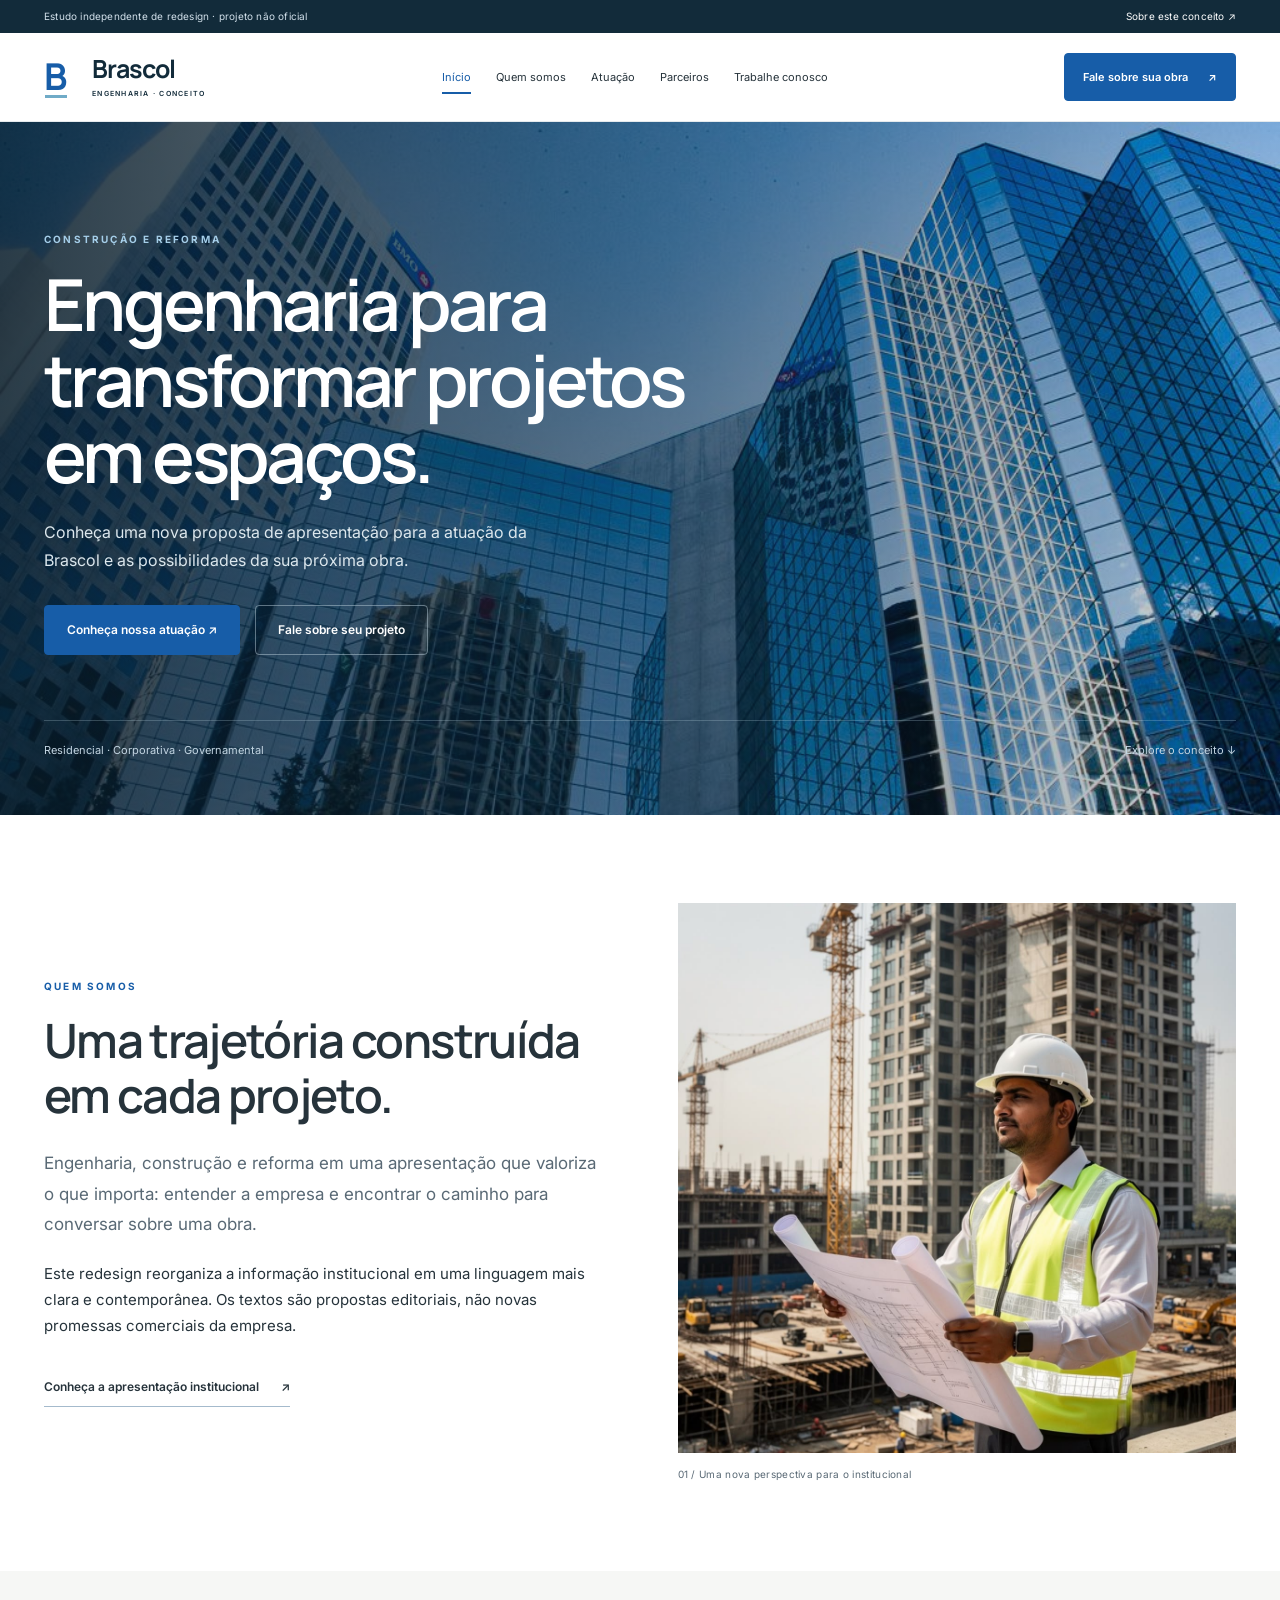
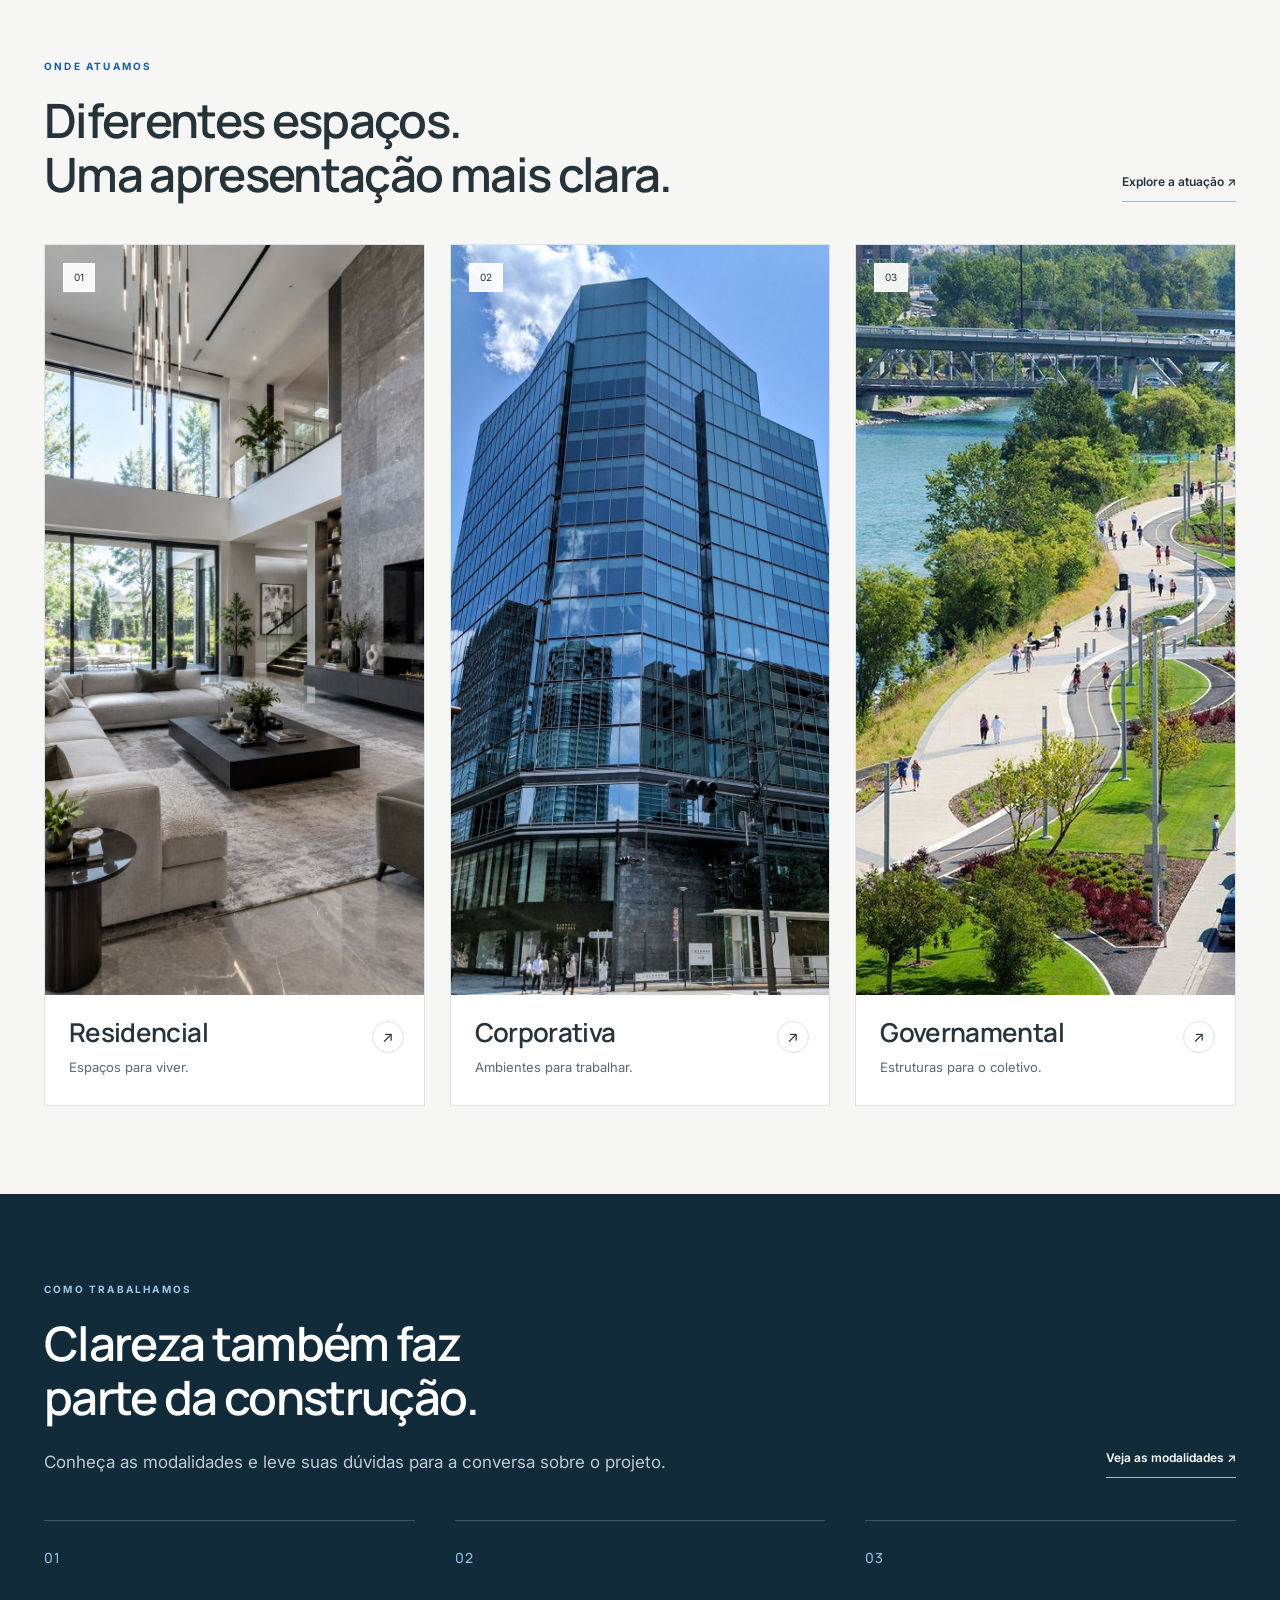
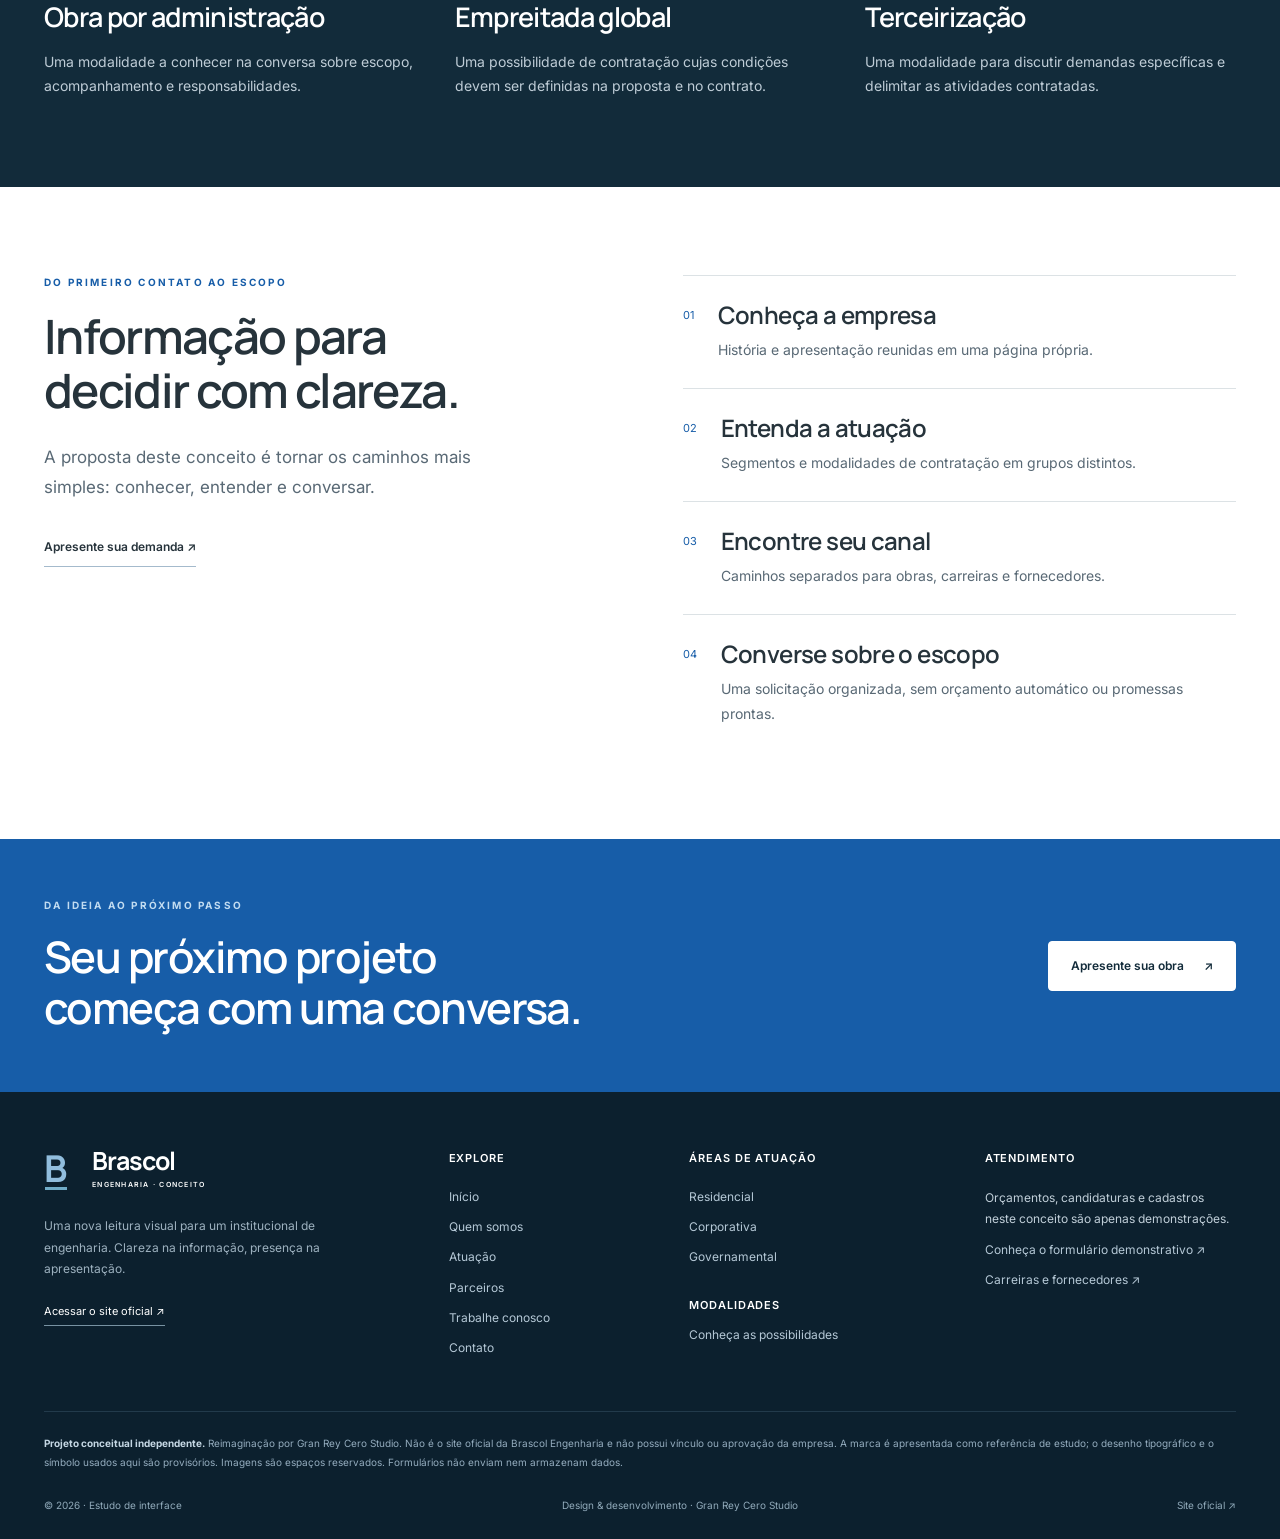
==== index.html @ 58320bd4 "Add files via upload" ====
<!doctype html>
<html lang="pt-BR"><head><meta charset="utf-8"><meta name="viewport" content="width=device-width,initial-scale=1"><meta name="theme-color" content="#122B3A"><meta name="robots" content="noindex,nofollow"><meta name="description" content="Reimaginação independente da interface institucional da Brascol Engenharia."><title>Início — Brascol | Redesign conceitual</title><link rel="icon" href="src/favicon.svg" type="image/svg+xml"><link rel="preconnect" href="https://fonts.googleapis.com"><link rel="preconnect" href="https://fonts.gstatic.com" crossorigin><link href="https://fonts.googleapis.com/css2?family=Inter:wght@400;500;600;700&family=Manrope:wght@400;500;600;700;800&display=swap" rel="stylesheet"><link rel="stylesheet" href="style.css"><script src="script.js" defer></script></head><body><a class="skip-link" href="#conteudo">Pular para o conteúdo</a><div class="concept-bar"><div class="container"><span>Estudo independente de redesign · projeto não oficial</span><a href="#nota-conceitual">Sobre este conceito <span aria-hidden="true">↗</span></a></div></div><header class="site-header"><div class="container nav-row"><a class="brand" href="index.html" aria-label="Brascol — conceito, início"><span class="brand-sign" aria-hidden="true">B<span></span></span><span class="brand-text">Brascol<small>ENGENHARIA · CONCEITO</small></span></a><button class="menu-toggle" type="button" aria-expanded="false" aria-controls="navigation" aria-label="Abrir menu"><span></span><span></span><span></span></button><nav id="navigation" aria-label="Principal"><a href="index.html" aria-current="page">Início</a><a href="quem-somos.html">Quem somos</a><a href="atuacao.html">Atuação</a><a href="parceiros.html">Parceiros</a><a href="trabalhe-conosco.html">Trabalhe conosco</a><a class="mobile-contact" href="contato.html">Fale sobre sua obra ↗</a></nav><a class="button nav-cta" href="contato.html" >Fale sobre sua obra <span aria-hidden="true">↗</span></a></div></header><main id="conteudo"><section class="hero"><picture><img src="src/banner-bras.jpg" width="1920" height="1000" alt="Espaço reservado para fotografia de arquitetura" fetchpriority="high"></picture><div class="hero-shade"></div><div class="container hero-content"><p class="eyebrow" data-reveal>CONSTRUÇÃO E REFORMA</p><h1 data-reveal>Engenharia para<br>transformar projetos<br>em espaços.</h1><p class="hero-lead" data-reveal>Conheça uma nova proposta de apresentação para a atuação da Brascol e as possibilidades da sua próxima obra.</p><div class="hero-actions" data-reveal><a class="button" href="atuacao.html">Conheça nossa atuação ↗</a><a class="button button-outline" href="contato.html">Fale sobre seu projeto</a></div><div class="hero-bottom"><span>Residencial · Corporativa · Governamental</span><a href="#apresentacao">Explore o conceito ↓</a></div></div></section>
<section class="section container intro-grid" id="apresentacao"><div data-reveal><p class="eyebrow">QUEM SOMOS</p><h2>Uma trajetória construída<br>em cada projeto.</h2><p class="lead">Engenharia, construção e reforma em uma apresentação que valoriza o que importa: entender a empresa e encontrar o caminho para conversar sobre uma obra.</p><p>Este redesign reorganiza a informação institucional em uma linguagem mais clara e contemporânea. Os textos são propostas editoriais, não novas promessas comerciais da empresa.</p><a class="text-link" href="quem-somos.html">Conheça a apresentação institucional <span>↗</span></a></div><figure class="intro-photo" data-reveal><img src="src/eng1.jpg" width="1100" height="950" alt="Espaço reservado para fotografia institucional" loading="lazy"><figcaption>01 / Uma nova perspectiva para o institucional</figcaption></figure></section>
<section class="section section-soft"><div class="container"><div class="section-head"><div class="section-title" data-reveal><p class="eyebrow">ONDE ATUAMOS</p><h2>Diferentes espaços.<br>Uma apresentação mais clara.</h2></div><a class="text-link" href="atuacao.html">Explore a atuação ↗</a></div><div class="sector-grid" data-stagger><article class="sector-card" data-reveal><a href="atuacao.html#residencial"><div class="card-photo"><img src="src/lux-house.jpg" width="1000" height="750" alt="Espaço reservado para imagem de atuação residencial" loading="lazy"><span>01</span></div><div class="sector-copy"><h3>Residencial</h3><p>Espaços para viver.</p><span class="round-arrow" aria-hidden="true">↗</span></div></a></article><article class="sector-card" data-reveal><a href="atuacao.html#corporativo"><div class="card-photo"><img src="src/corp.jpg" width="1000" height="750" alt="Espaço reservado para imagem de atuação corporativa" loading="lazy"><span>02</span></div><div class="sector-copy"><h3>Corporativa</h3><p>Ambientes para trabalhar.</p><span class="round-arrow" aria-hidden="true">↗</span></div></a></article><article class="sector-card" data-reveal><a href="atuacao.html#governamental"><div class="card-photo"><img src="src/gorver.jpg" width="1000" height="750" alt="Espaço reservado para imagem de atuação governamental" loading="lazy"><span>03</span></div><div class="sector-copy"><h3>Governamental</h3><p>Estruturas para o coletivo.</p><span class="round-arrow" aria-hidden="true">↗</span></div></a></article></div></div></section><section class="section section-dark"><div class="container"><div class="section-head"><div class="section-title" data-reveal><p class="eyebrow">COMO TRABALHAMOS</p><h2>Clareza também faz<br>parte da construção.</h2><p class="lead">Conheça as modalidades e leve suas dúvidas para a conversa sobre o projeto.</p></div><a class="text-link" href="atuacao.html#modalidades">Veja as modalidades ↗</a></div><div class="mode-grid" data-stagger><article class="mode" data-reveal><span class="number">01</span><h3>Obra por administração</h3><p>Uma modalidade a conhecer na conversa sobre escopo, acompanhamento e responsabilidades.</p></article><article class="mode" data-reveal><span class="number">02</span><h3>Empreitada global</h3><p>Uma possibilidade de contratação cujas condições devem ser definidas na proposta e no contrato.</p></article><article class="mode" data-reveal><span class="number">03</span><h3>Terceirização</h3><p>Uma modalidade para discutir demandas específicas e delimitar as atividades contratadas.</p></article></div></div></section><section class="section container"><div class="difference-grid"><div data-reveal><p class="eyebrow">DO PRIMEIRO CONTATO AO ESCOPO</p><h2>Informação para<br>decidir com clareza.</h2><p class="lead">A proposta deste conceito é tornar os caminhos mais simples: conhecer, entender e conversar.</p><a class="text-link" href="contato.html">Apresente sua demanda ↗</a></div><div class="difference-list" data-stagger><article data-reveal><span>01</span><div><h3>Conheça a empresa</h3><p>História e apresentação reunidas em uma página própria.</p></div></article><article data-reveal><span>02</span><div><h3>Entenda a atuação</h3><p>Segmentos e modalidades de contratação em grupos distintos.</p></div></article><article data-reveal><span>03</span><div><h3>Encontre seu canal</h3><p>Caminhos separados para obras, carreiras e fornecedores.</p></div></article><article data-reveal><span>04</span><div><h3>Converse sobre o escopo</h3><p>Uma solicitação organizada, sem orçamento automático ou promessas prontas.</p></div></article></div></div></section></main><section class="closing"><div class="container closing-inner"><div data-reveal><p class="eyebrow">DA IDEIA AO PRÓXIMO PASSO</p><h2>Seu próximo projeto<br>começa com uma conversa.</h2></div><a class="button button-light" href="contato.html">Apresente sua obra <span aria-hidden="true">↗</span></a></div></section><footer><div class="container footer-grid"><div class="footer-brand"><a href="index.html" class="brand"><span class="brand-sign" aria-hidden="true">B<span></span></span><span class="brand-text">Brascol<small>ENGENHARIA · CONCEITO</small></span></a><p>Uma nova leitura visual para um institucional de engenharia. Clareza na informação, presença na apresentação.</p><a class="source-link" href="https://www.brascolengenharia.com.br/" target="_blank" rel="noopener noreferrer">Acessar o site oficial ↗</a></div><div><h3>Explore</h3><a href="index.html">Início</a><a href="quem-somos.html">Quem somos</a><a href="atuacao.html">Atuação</a><a href="parceiros.html">Parceiros</a><a href="trabalhe-conosco.html">Trabalhe conosco</a><a href="contato.html">Contato</a></div><div><h3>Áreas de atuação</h3><a href="atuacao.html#residencial">Residencial</a><a href="atuacao.html#corporativo">Corporativa</a><a href="atuacao.html#governamental">Governamental</a><h3 class="footer-second-title">Modalidades</h3><a href="atuacao.html#modalidades">Conheça as possibilidades</a></div><div><h3>Atendimento</h3><p>Orçamentos, candidaturas e cadastros neste conceito são apenas demonstrações.</p><a href="contato.html">Conheça o formulário demonstrativo ↗</a><a href="trabalhe-conosco.html">Carreiras e fornecedores ↗</a></div></div><div class="container concept-note" id="nota-conceitual"><strong>Projeto conceitual independente.</strong> Reimaginação por Gran Rey Cero Studio. Não é o site oficial da Brascol Engenharia e não possui vínculo ou aprovação da empresa. A marca é apresentada como referência de estudo; o desenho tipográfico e o símbolo usados aqui são provisórios. Imagens são espaços reservados. Formulários não enviam nem armazenam dados.</div><div class="container footer-bottom"><span>© 2026 · Estudo de interface</span><span>Design & desenvolvimento · Gran Rey Cero Studio</span><a href="https://www.brascolengenharia.com.br/" target="_blank" rel="noopener noreferrer">Site oficial ↗</a></div></footer><dialog id="demo-dialog" aria-labelledby="dialog-title"><div class="dialog-inner"><button class="dialog-close" type="button" aria-label="Fechar aviso">×</button><p class="eyebrow">DEMONSTRAÇÃO</p><h2 id="dialog-title">Nenhum dado foi enviado.</h2><p>Este formulário faz parte de um estudo independente de interface. Não há cadastro, solicitação de orçamento nem encaminhamento à Brascol.</p><a class="button" href="https://www.brascolengenharia.com.br/" target="_blank" rel="noopener noreferrer">Consultar o site oficial ↗</a><button class="text-button dialog-dismiss" type="button">Voltar ao conceito</button></div></dialog></body></html>
---- style.css ----
/* BRASCOL — REIMAGINAÇÃO CONCEITUAL / GRAN REY CERO STUDIO */
:root{--navy:#122b3a;--blue:#175da8;--blue-hover:#0e4783;--sky:#dce8ef;--paper:#f6f7f5;--ink:#26333b;--muted:#596975;--line:#dce2e5;--white:#fff;--radius:4px;--ease:cubic-bezier(.2,.7,.2,1)}
*{box-sizing:border-box}html{scroll-behavior:smooth;scroll-padding-top:110px}body{margin:0;font:15px/1.7 Inter,Arial,sans-serif;color:var(--ink);background:var(--white)}h1,h2,h3,p,figure{margin:0}h1,h2,h3{font-family:Manrope,Arial,sans-serif;font-weight:600;line-height:1.15;letter-spacing:-.035em}h1{font-size:clamp(43px,5.6vw,82px)}h2{font-size:clamp(31px,3.7vw,49px)}h3{font-size:23px;letter-spacing:-.025em}p{line-height:1.75}a{color:inherit;text-decoration:none}button,input,textarea,select{font:inherit}button{cursor:pointer}img{display:block;width:100%;max-width:100%;object-fit:cover}button,a,input,textarea,select{ -webkit-tap-highlight-color:transparent}.container{width:min(1280px,calc(100% - 88px));margin-inline:auto}.section{padding-block:88px}.section-soft{background:var(--paper)}.section-dark{background:var(--navy);color:var(--white)}.eyebrow{font-size:10px;line-height:1.5;letter-spacing:.22em;font-weight:700;color:var(--blue);margin-bottom:19px;text-transform:uppercase}.section-dark .eyebrow{color:#9fc7e9}.lead{font-size:17px;color:var(--muted);line-height:1.8}.section-title{max-width:780px}.section-title>.lead{margin-top:23px;max-width:660px}.section-dark .lead{color:#bdcbd5}.section-head{display:flex;align-items:flex-end;justify-content:space-between;gap:35px;margin-bottom:42px}.button{display:inline-flex;align-items:center;justify-content:center;gap:20px;padding:15px 22px;background:var(--blue);border:1px solid var(--blue);border-radius:var(--radius);color:#fff;font-size:12px;line-height:1.5;font-weight:600;min-height:48px;transition:background .25s,transform .25s,border-color .25s}.button:hover{background:var(--blue-hover);border-color:var(--blue-hover);transform:translateY(-2px)}.button-light{background:white;color:var(--navy);border-color:white}.button-light:hover{background:var(--sky);border-color:var(--sky)}.button-outline{background:transparent;border-color:#b6c9d680;color:white}.button-outline:hover{background:#ffffff18;border-color:white}.text-link{display:inline-flex;gap:22px;font-size:12px;font-weight:600;align-items:center;padding:10px 0;border-bottom:1px solid #a4bacc;line-height:1.6}.text-link:hover{color:var(--blue)}.section-dark .text-link:hover{color:#b7dbf8}.small-note{font-size:12px;color:var(--muted)}.number{font:500 14px Manrope,sans-serif;letter-spacing:.08em;color:var(--blue)}.skip-link{position:fixed;left:12px;top:10px;z-index:1000;padding:12px;background:white;transform:translateY(-170%)}.skip-link:focus{transform:none}:focus-visible{outline:3px solid #3087d5;outline-offset:4px}[hidden]{display:none!important}
/* Shared navigation */
.concept-bar{background:var(--navy);color:#d3e1eb;font-size:10px;letter-spacing:.02em}.concept-bar>.container{display:flex;align-items:center;justify-content:space-between;gap:15px;padding-block:8px}.concept-bar a{color:#fff}.site-header{position:sticky;top:0;z-index:100;background:#fffffff5;border-bottom:1px solid #e5eaed;backdrop-filter:blur(12px);transition:box-shadow .25s}.site-header.is-scrolled{box-shadow:0 5px 20px #122b3a0c}.nav-row{min-height:88px;display:flex;align-items:center;justify-content:space-between;gap:28px}.brand{display:inline-flex;align-items:center;gap:11px;flex-shrink:0}.brand-sign{position:relative;font:700 37px/1 Manrope,sans-serif;color:var(--blue);width:37px}.brand-sign>span{position:absolute;width:22px;height:3px;background:#70abc7;left:1px;bottom:-3px}.brand-text{font:700 25px/1.15 Manrope,sans-serif;letter-spacing:-.04em;color:var(--navy)}.brand-text small{display:block;font:600 7px/1.4 Inter,sans-serif;letter-spacing:.18em;margin-top:5px}.site-header nav{display:flex;align-items:center;gap:25px}.site-header nav>a{position:relative;font-size:11px;white-space:nowrap;padding-block:12px}.site-header nav>a:not(.mobile-contact)::after{content:'';position:absolute;bottom:4px;left:0;right:0;height:2px;background:var(--blue);transform:scaleX(0);transform-origin:left;transition:transform .25s}.site-header nav>a:hover::after,.site-header nav>a[aria-current]::after{transform:scaleX(1)}.site-header nav>a[aria-current]{color:var(--blue)}.nav-cta{font-size:11px;padding-inline:18px}.mobile-contact{display:none}.menu-toggle{display:none}
/* Home hero */
.hero{position:relative;isolation:isolate;overflow:hidden;background:var(--navy);color:white;min-height:660px;min-height:clamp(620px,77svh,880px)}.hero>picture{position:absolute;inset:0;z-index:0}.hero>picture img{height:100%;object-position:center}.hero-shade{position:absolute;inset:0;z-index:1;background:linear-gradient(90deg,#071c2adb,#0b24358a 53%,#0c263129)}.hero-content{position:relative;z-index:2;min-height:inherit;padding-block:85px 30px;display:flex;align-items:flex-start;flex-direction:column;justify-content:center}.hero .eyebrow{color:#a5cee9}.hero h1{max-width:900px;letter-spacing:-.05em;line-height:1.06}.hero-lead{font-size:16px;line-height:1.7;max-width:520px;color:#dce7ed;margin-top:25px}.hero-actions{display:flex;gap:15px;flex-wrap:wrap;margin-top:31px}.hero-bottom{width:100%;margin-top:65px;display:flex;justify-content:space-between;gap:20px;border-top:1px solid #bcd5e340;padding-top:20px;font-size:11px;color:#c3d5e2}
/* Institution */
.intro-grid{display:grid;grid-template-columns:minmax(0,1fr) minmax(0,1fr);gap:75px;align-items:center}.intro-grid h2{margin-bottom:26px}.intro-grid p:not(.eyebrow){margin-bottom:21px}.intro-grid .text-link{margin-top:6px}.intro-photo img{aspect-ratio:1.12;max-height:550px}.intro-photo figcaption{font-size:10px;color:var(--muted);margin-top:13px;letter-spacing:.03em}.sector-grid{display:grid;grid-template-columns:repeat(3,minmax(0,1fr));gap:25px}.sector-card{background:white;border:1px solid var(--line)}.card-photo{position:relative;overflow:hidden}.card-photo img{aspect-ratio:1.36;transition:transform .6s var(--ease)}.sector-card:hover img{transform:scale(1.035)}.card-photo>span{position:absolute;left:18px;top:18px;background:#ffffffeb;border:1px solid #ffffff90;padding:5px 10px;font-size:10px}.sector-copy{padding:23px 60px 26px 24px;position:relative}.sector-copy h3{font-size:26px;margin-bottom:8px}.sector-copy p{font-size:13px;color:var(--muted)}.round-arrow{width:32px;height:32px;display:grid;place-items:center;border:1px solid var(--line);border-radius:50%;position:absolute;right:20px;top:26px;transition:background .25s}.sector-card:hover .round-arrow{background:var(--sky)}.mode-grid{display:grid;grid-template-columns:repeat(3,minmax(0,1fr));gap:40px;margin-top:42px}.mode{border-top:1px solid #7e9aad66;padding-top:24px}.mode .number{color:#8bc0e8}.mode h3{margin:30px 0 18px;font-size:27px}.mode p{font-size:14px;color:#beccd6}.difference-grid{display:grid;grid-template-columns:minmax(0,1fr) minmax(0,1fr);gap:85px;align-items:start}.difference-grid .lead{max-width:440px;margin:24px 0}.difference-list article{display:flex;gap:24px;border-top:1px solid var(--line);padding:25px 0}.difference-list article>span{font-size:11px;color:var(--blue);margin-top:5px}.difference-list h3{font-size:24px;margin-bottom:10px}.difference-list p{font-size:14px;color:var(--muted)}
/* Internal pages */
.inner-hero{position:relative;background:var(--navy);color:white;isolation:isolate;overflow:hidden;min-height:340px}.inner-hero>img{position:absolute;inset:0;height:100%;object-position:center}.inner-shade{position:absolute;inset:0;background:linear-gradient(90deg,#0b2332df,#0b23325e);z-index:1}.inner-hero>.container{position:relative;z-index:2;padding-block:60px}.inner-hero .eyebrow{color:#a9cde7}.inner-hero h1{font-size:clamp(39px,4.7vw,65px);margin-bottom:22px;line-height:1.08}.inner-hero p:not(.eyebrow){max-width:580px;color:#d7e4ed;font-size:14px}.principle-grid{display:grid;grid-template-columns:repeat(4,minmax(0,1fr));gap:22px;margin-top:42px}.plain-card{background:white;padding:28px 24px;border:1px solid var(--line)}.plain-card h3{margin:25px 0 17px;font-size:24px}.plain-card p{color:var(--muted);font-size:13px}.career-promo{display:grid;grid-template-columns:minmax(0,1fr) minmax(0,1fr);gap:75px;align-items:center}.career-photo img{aspect-ratio:1.4}.career-promo .lead{margin:24px 0 28px}.sector-detail{display:grid;grid-template-columns:minmax(0,1fr) minmax(0,1fr);gap:70px;align-items:center;padding-block:55px;border-bottom:1px solid var(--line);scroll-margin-top:110px}.sector-detail:nth-of-type(even)>.detail-photo{order:2}.detail-photo img{aspect-ratio:1.4}.sector-detail h2{margin:18px 0}.sector-detail h3{font-size:23px;margin-bottom:18px}.sector-detail p{color:var(--muted);margin-bottom:18px}.sector-detail .small-note{font-size:11px}.dark-note{font-size:12px;color:#b2c3ce;border-top:1px solid #a4bdce40;padding-top:25px;margin-top:40px}.faq-layout{display:grid;grid-template-columns:1fr 1.1fr;gap:80px}.faq-layout .lead{margin-top:24px;max-width:400px}details{border-bottom:1px solid var(--line);padding:21px 0}summary{cursor:pointer;font-weight:500;list-style:none;display:flex;justify-content:space-between;gap:25px;font-size:15px}summary::-webkit-details-marker{display:none}summary span{font-size:21px;color:var(--blue);transition:transform .2s}details[open] summary span{transform:rotate(45deg)}details p{margin-top:16px;color:var(--muted);font-size:14px}.section-side-note{font-size:12px;max-width:320px;color:var(--muted)}.partner-grid{display:grid;grid-template-columns:repeat(5,minmax(0,1fr));gap:16px}.partner-placeholder{background:var(--paper);border:1px solid var(--line);min-height:165px;display:flex;flex-direction:column;align-items:center;justify-content:center;padding:20px;color:#71838f}.partner-line{height:3px;width:35px;background:#a7bdcb;margin-bottom:18px}.partner-placeholder strong{font:600 18px Manrope,sans-serif;letter-spacing:.1em}.partner-placeholder small{font-size:10px;margin-top:9px}.partner-note{margin-top:25px;max-width:800px}.split-text{display:grid;grid-template-columns:1fr 1fr;gap:80px;align-items:center}.split-text .button{margin-top:25px}
/* Forms: no backend, no storage */
.form-layout{display:grid;grid-template-columns:minmax(0,.85fr) minmax(0,1.3fr);gap:85px;align-items:start}.form-layout aside>.lead{margin:25px 0 35px}.aside-block{padding:25px 0;border-top:1px solid var(--line)}.aside-block>span{font-size:12px;color:var(--blue)}.aside-block h3{margin:12px 0;font-size:23px}.aside-block p{font-size:14px;color:var(--muted)}.aside-block .text-link{font-size:11px;margin-top:10px}.form-panel{background:var(--paper);border:1px solid var(--line);padding:36px}.form-panel h2{font-size:34px}.form-notice{font-size:12px;border-left:3px solid var(--blue);background:#e9eff3;color:#385568;padding:15px 18px;margin:25px 0}.required-note{font-size:11px;color:var(--muted);margin-bottom:18px}.form-grid{display:grid;grid-template-columns:repeat(2,minmax(0,1fr));gap:21px}.field{min-width:0}.field label{display:block;font-size:12px;font-weight:500;margin-bottom:8px}.field label>span{color:var(--blue)}.field input,.field select,.field textarea{width:100%;min-height:47px;border:1px solid #cbd5db;border-radius:3px;background:#fff;padding:11px 12px;color:var(--ink);font-size:14px}.field textarea{min-height:135px;resize:vertical}.field input:focus,.field select:focus,.field textarea:focus{outline:2px solid #175da840;outline-offset:1px;border-color:var(--blue)}.full{grid-column:1/-1}.form-submit{display:flex;align-items:center;gap:19px;flex-wrap:wrap;margin-top:26px}.form-submit>span{font-size:11px;color:var(--muted)}.form-status{font-size:12px;margin-top:18px;color:var(--blue)}.profile-choice{display:flex;gap:20px;flex-wrap:wrap;padding:0;border:0;margin:0 0 25px}.profile-choice legend{font-size:12px;font-weight:600;padding:0;margin-bottom:12px}.profile-choice label{font-size:13px;display:flex;align-items:center;gap:7px}.profile-choice input{accent-color:var(--blue);width:17px;height:17px}.profile-group{min-width:0}.location-grid{display:grid;grid-template-columns:1fr 1fr;gap:80px;align-items:center}.location-grid .lead{margin:25px 0}.map-placeholder{min-height:330px;position:relative;overflow:hidden;background:#dce8ef;display:flex;flex-direction:column;align-items:center;justify-content:center;color:#315265;padding:35px;text-align:center}.map-grid{position:absolute;inset:-80px;background:repeating-linear-gradient(0deg,transparent 0 48px,#b9ccda 49px 50px),repeating-linear-gradient(90deg,transparent 0 48px,#b9ccda 49px 50px);transform:rotate(-18deg);opacity:.4}.map-placeholder>strong,.map-placeholder>p,.map-pin{position:relative}.map-pin{display:grid;place-items:center;border-radius:50%;width:60px;height:60px;background:var(--navy);color:white;font-size:25px;margin-bottom:25px}.map-placeholder p{font-size:12px;margin-top:8px}
/* Footer */
.closing{background:var(--blue);color:white}.closing-inner{display:flex;align-items:center;justify-content:space-between;gap:40px;padding-block:59px}.closing .eyebrow{color:#c2dcf1}.closing h2{font-size:clamp(29px,3.4vw,45px)}footer{background:#0c202e;color:#c1cfd9;padding:55px 0 0}.footer-grid{display:grid;grid-template-columns:1.6fr .85fr 1.1fr 1.15fr;gap:55px}.footer-brand .brand-text{color:#fff}.footer-brand .brand-sign{color:#91bddd}.footer-brand p{font-size:12px;color:#9db1bf;max-width:300px;margin:25px 0 17px}.footer-brand .source-link{font-size:11px;color:white;border-bottom:1px solid #7892a2;padding-bottom:7px}.footer-grid h3{font:600 11px Inter,sans-serif;letter-spacing:.08em;text-transform:uppercase;color:#fff;margin:4px 0 22px}.footer-grid>div>a:not(.brand):not(.source-link){display:block;font-size:12px;margin:10px 0;color:#b5c8d6}.footer-grid>div>a:hover{color:white}.footer-grid>div>p{font-size:12px;line-height:1.8}.footer-grid .footer-second-title{margin-top:30px;margin-bottom:13px}.concept-note{border-top:1px solid #45617666;padding-top:22px;font-size:10px;line-height:1.9;color:#94acbe;margin-top:42px}.concept-note strong{color:#c5d7e4}.footer-bottom{display:flex;justify-content:space-between;gap:25px;align-items:flex-start;font-size:10px;color:#91aaba;padding-block:25px}.footer-bottom>a{white-space:nowrap}
/* Dialog */
dialog{border:1px solid var(--line);border-radius:6px;padding:0;width:min(540px,calc(100% - 36px));max-height:85svh;color:var(--ink)}dialog::backdrop{background:#06141fbf;backdrop-filter:blur(3px)}.dialog-inner{padding:38px;position:relative}.dialog-inner h2{font-size:31px;margin-bottom:20px}.dialog-inner>p:not(.eyebrow){font-size:14px;color:var(--muted);margin-bottom:25px}.dialog-inner .button{font-size:11px}.dialog-close{position:absolute;right:12px;top:9px;border:0;background:none;font-size:27px;color:var(--muted);padding:4px 10px}.text-button{display:block;background:none;border:0;padding:10px 0;margin-top:13px;font-size:12px;color:var(--blue);text-decoration:underline}
/* Reveal only activated after observer installation */
.motion-ready [data-reveal]{opacity:0;transform:translateY(22px);transition:opacity .7s var(--ease) var(--delay,0ms),transform .7s var(--ease) var(--delay,0ms)}.motion-ready [data-reveal].visible{opacity:1;transform:none}
@media(max-width:1150px){.container{width:calc(100% - 64px)}.nav-cta{display:none}.site-header nav{gap:22px}.intro-grid,.difference-grid,.career-promo{gap:45px}.principle-grid{grid-template-columns:repeat(2,minmax(0,1fr))}.form-layout{gap:40px}.footer-grid{gap:32px}.sector-detail{gap:40px}.partner-grid{grid-template-columns:repeat(4,minmax(0,1fr))}}
@media(max-width:900px){.section{padding-block:65px}.container{width:calc(100% - 44px)}.nav-row{min-height:76px}.menu-toggle{display:flex;flex-direction:column;gap:5px;padding:13px;background:none;border:0;position:relative;z-index:2}.menu-toggle span{height:2px;width:25px;background:var(--navy);transition:transform .25s,opacity .25s}.menu-toggle[aria-expanded=true] span:first-child{transform:translateY(7px) rotate(45deg)}.menu-toggle[aria-expanded=true] span:nth-child(2){opacity:0}.menu-toggle[aria-expanded=true] span:last-child{transform:translateY(-7px) rotate(-45deg)}.site-header nav{display:none;position:absolute;top:100%;left:0;right:0;flex-direction:column;background:white;gap:0;padding:20px 24px 30px;border-bottom:1px solid var(--line);box-shadow:0 15px 20px #122b3a0b;max-height:calc(100dvh - 76px);overflow-y:auto}.site-header nav.open{display:flex}.site-header nav>a{font-size:15px;padding:13px;width:100%;text-align:center}.site-header nav .mobile-contact{display:block;color:var(--blue);margin-top:10px}.hero h1{font-size:clamp(44px,7.4vw,65px)}.hero-lead{max-width:470px}.hero-bottom{margin-top:55px}.intro-grid,.career-promo{grid-template-columns:1fr;gap:35px}.intro-photo img{aspect-ratio:1.5;max-height:450px}.sector-grid{gap:15px}.sector-copy{padding:20px 45px 22px 18px}.sector-copy h3{font-size:23px}.round-arrow{right:12px;width:26px;height:26px}.mode-grid{gap:25px}.mode h3{font-size:24px}.difference-grid{gap:35px}.faq-layout{gap:35px}.partner-grid{grid-template-columns:repeat(3,minmax(0,1fr))}.form-layout{grid-template-columns:1fr}.form-layout aside{max-width:700px}.aside-block{padding-block:20px}.form-panel{padding:32px}.location-grid{gap:35px}.footer-grid{grid-template-columns:repeat(2,minmax(0,1fr));gap:38px}.footer-bottom{flex-wrap:wrap}.section-head{align-items:flex-start;flex-direction:column;gap:20px}}
@media(max-width:600px){html{scroll-padding-top:88px}.container{width:calc(100% - 36px)}.section{padding-block:48px}.concept-bar{font-size:8px}.concept-bar a{display:none}.concept-bar>.container{justify-content:center;text-align:center}.nav-row{min-height:72px}.brand-sign{font-size:33px;width:32px}.brand-text{font-size:23px}.brand-text small{font-size:6px}.hero{min-height:660px;min-height:clamp(650px,87svh,840px)}.hero>picture img{object-position:65% center}.hero-shade{background:linear-gradient(90deg,#071c2ae8,#071c2a99)}.hero-content{padding-block:60px 25px;justify-content:center}.hero h1{font-size:clamp(39px,10vw,57px);line-height:1.09}.hero-lead{font-size:14px;margin-top:22px}.hero-actions{gap:12px;flex-direction:column;align-items:flex-start;margin-top:28px}.button{min-height:47px;font-size:12px;padding:13px 18px}.hero-bottom{margin-top:45px;flex-direction:column;gap:10px;font-size:10px}.eyebrow{font-size:9px;letter-spacing:.16em;margin-bottom:16px}h2{font-size:33px}.lead{font-size:15px}.intro-grid p:not(.eyebrow){font-size:14px}.intro-photo img{aspect-ratio:1.2}.sector-grid{grid-template-columns:1fr;gap:24px}.card-photo img{aspect-ratio:1.65}.sector-copy{padding:22px 60px 24px 22px}.sector-copy h3{font-size:28px}.round-arrow{width:31px;height:31px;top:24px;right:20px}.mode-grid{grid-template-columns:1fr;gap:30px;margin-top:30px}.mode h3{margin-top:19px;font-size:26px}.difference-grid{grid-template-columns:1fr;gap:30px}.difference-list article{gap:20px;padding-block:23px}.difference-list h3{font-size:23px}.inner-hero{min-height:320px}.inner-hero>.container{padding-block:50px}.inner-hero h1{font-size:38px;letter-spacing:-.035em}.inner-hero p:not(.eyebrow){font-size:13px}.principle-grid{grid-template-columns:1fr;gap:18px;margin-top:30px}.plain-card{padding:25px}.plain-card h3{margin-top:20px}.plain-card p{font-size:14px}.sector-detail{grid-template-columns:1fr;gap:28px;padding-block:35px}.sector-detail:nth-of-type(even)>.detail-photo{order:0}.sector-detail h2{font-size:34px}.sector-detail h3{font-size:23px}.sector-detail p{font-size:14px}.sector-detail .small-note{font-size:12px}.faq-layout{grid-template-columns:1fr;gap:30px}.partner-grid{grid-template-columns:repeat(2,minmax(0,1fr));gap:12px}.partner-placeholder{min-height:135px;padding:15px}.partner-placeholder strong{font-size:15px}.split-text{grid-template-columns:1fr;gap:25px}.form-panel{padding:24px 18px}.form-panel h2{font-size:30px}.form-grid{grid-template-columns:1fr;gap:20px}.field input,.field select,.field textarea{font-size:16px}.form-notice{font-size:12px;padding:14px}.form-submit{gap:14px}.profile-choice{gap:16px}.location-grid{grid-template-columns:1fr;gap:30px}.map-placeholder{min-height:270px}.closing-inner{align-items:flex-start;flex-direction:column;padding-block:42px;gap:27px}.closing h2{font-size:32px}.closing .button{align-self:flex-start}.footer-grid{column-gap:25px;row-gap:32px}.footer-brand{grid-column:1/-1}.footer-brand p{max-width:100%}.footer-grid>div>a:not(.brand):not(.source-link){font-size:12px}.footer-grid>div:last-child{grid-column:1/-1;max-width:400px}.concept-note{font-size:10px;margin-top:32px}.footer-bottom{flex-direction:column;gap:12px;font-size:10px;padding-bottom:24px}.dialog-inner{padding:35px 24px}.dialog-inner h2{font-size:28px}.motion-ready [data-reveal]{transform:translateY(16px);--delay:0ms!important}.motion-ready [data-reveal].visible{transform:none}}
@media(prefers-reduced-motion:reduce){html{scroll-behavior:auto}*,*::before,*::after{transition:none!important;animation:none!important}.motion-ready [data-reveal]{opacity:1;transform:none}}
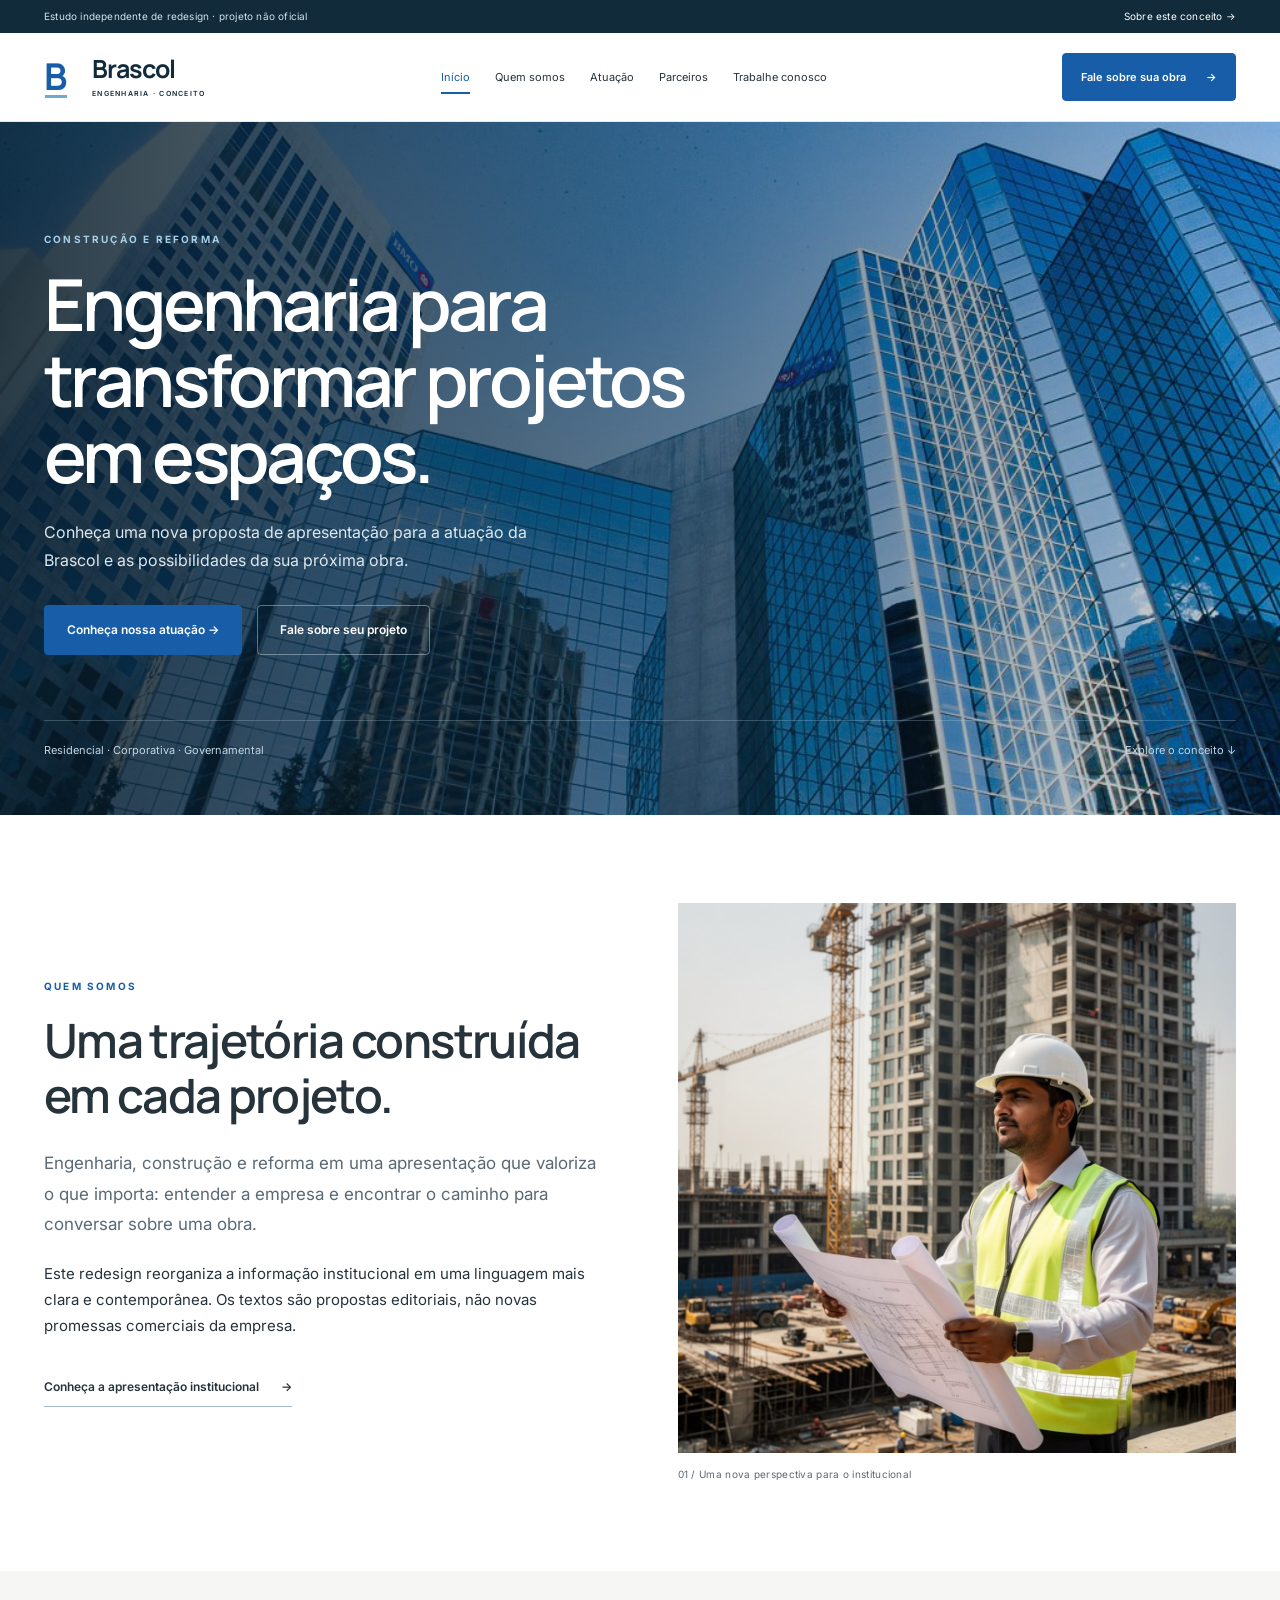
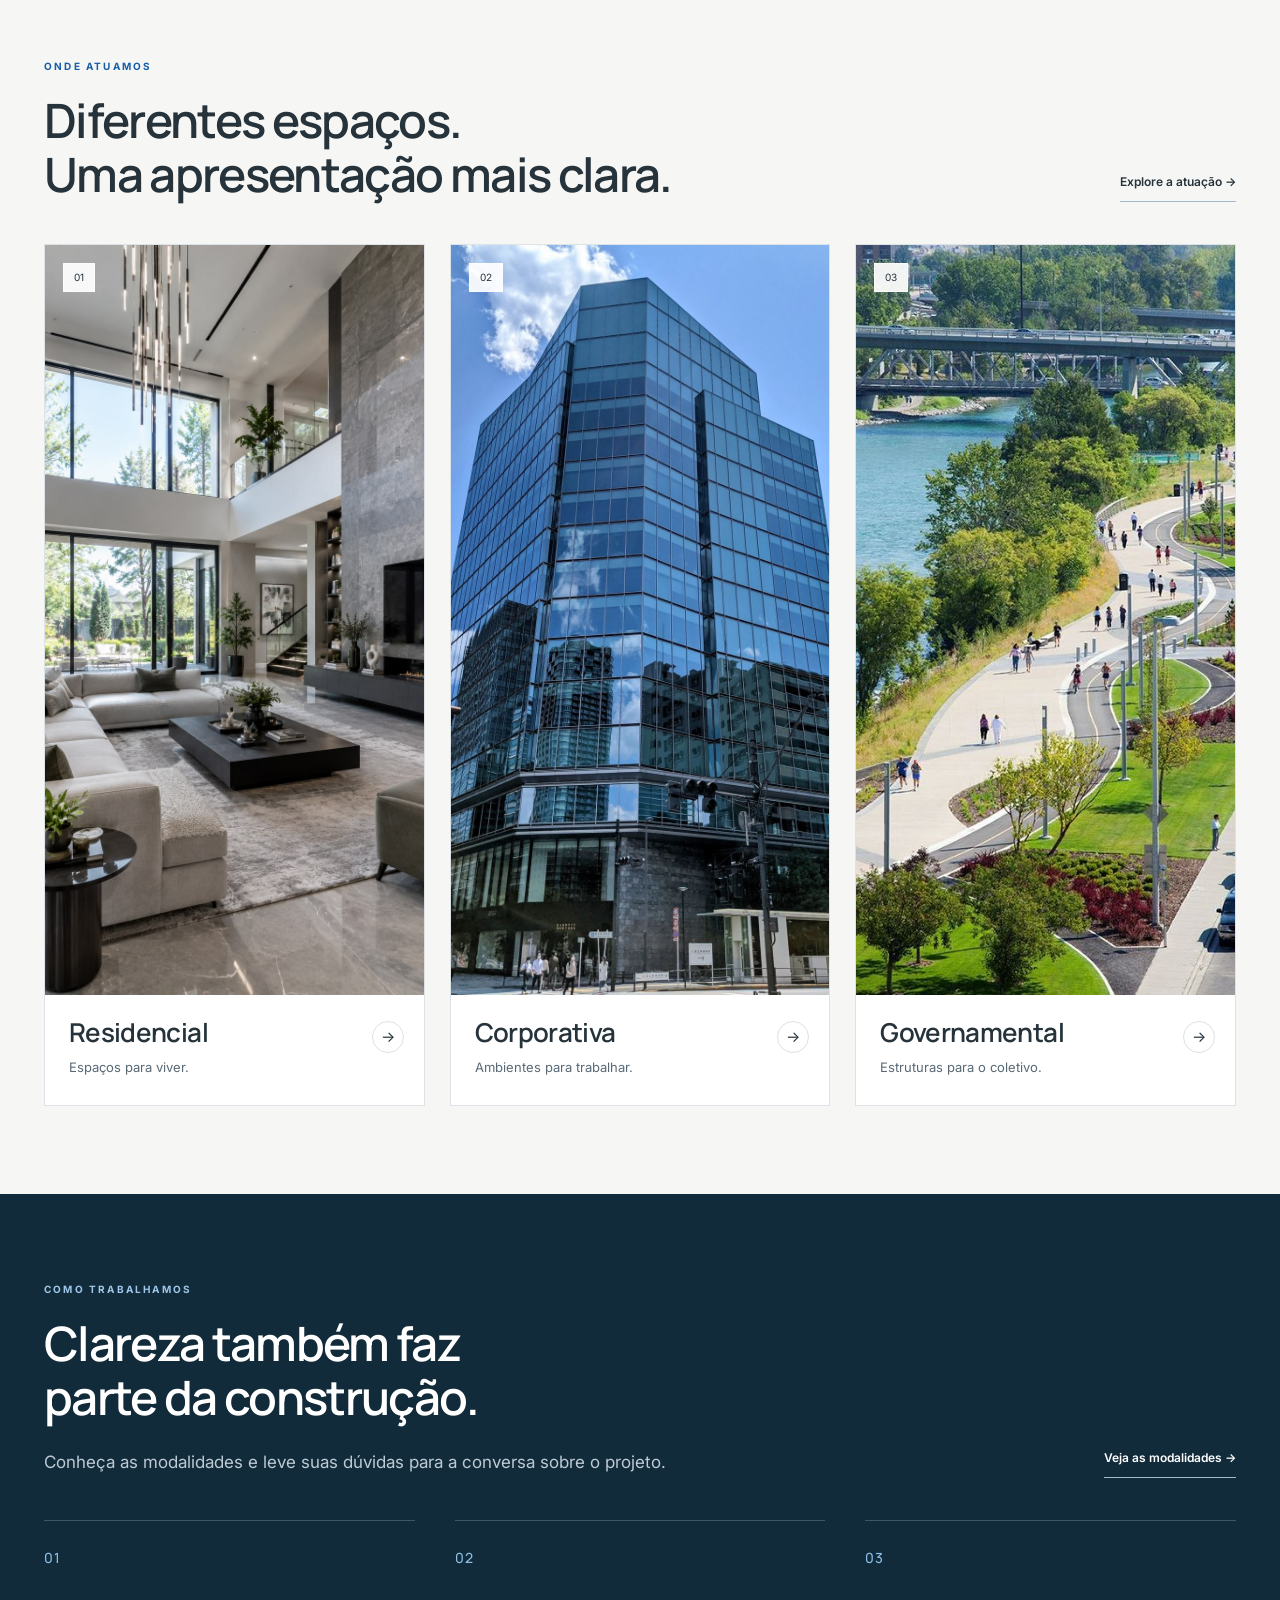
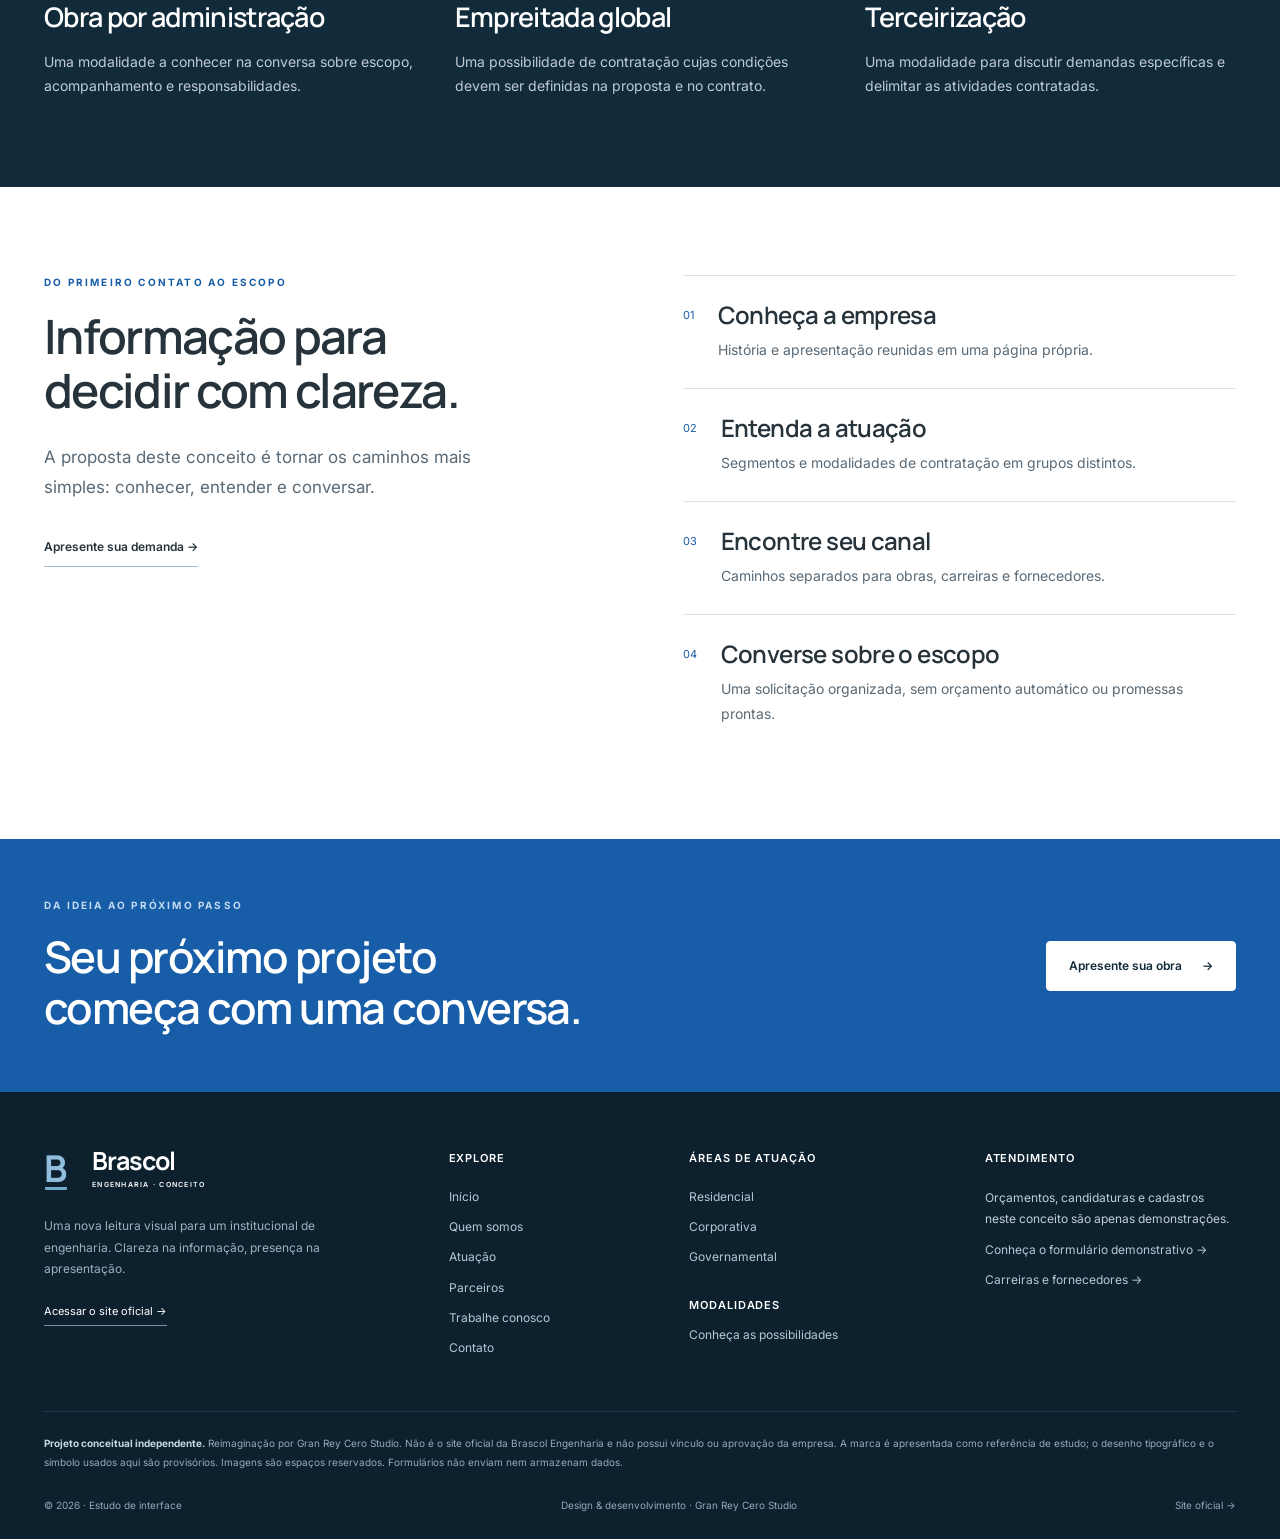
==== commit 0c2fe91a: "Update index.html" ====
--- a/index.html
+++ b/index.html
@@ -1,4 +1,4 @@
 <!doctype html>
-<html lang="pt-BR"><head><meta charset="utf-8"><meta name="viewport" content="width=device-width,initial-scale=1"><meta name="theme-color" content="#122B3A"><meta name="robots" content="noindex,nofollow"><meta name="description" content="Reimaginação independente da interface institucional da Brascol Engenharia."><title>Início — Brascol | Redesign conceitual</title><link rel="icon" href="src/favicon.svg" type="image/svg+xml"><link rel="preconnect" href="https://fonts.googleapis.com"><link rel="preconnect" href="https://fonts.gstatic.com" crossorigin><link href="https://fonts.googleapis.com/css2?family=Inter:wght@400;500;600;700&family=Manrope:wght@400;500;600;700;800&display=swap" rel="stylesheet"><link rel="stylesheet" href="style.css"><script src="script.js" defer></script></head><body><a class="skip-link" href="#conteudo">Pular para o conteúdo</a><div class="concept-bar"><div class="container"><span>Estudo independente de redesign · projeto não oficial</span><a href="#nota-conceitual">Sobre este conceito <span aria-hidden="true">↗</span></a></div></div><header class="site-header"><div class="container nav-row"><a class="brand" href="index.html" aria-label="Brascol — conceito, início"><span class="brand-sign" aria-hidden="true">B<span></span></span><span class="brand-text">Brascol<small>ENGENHARIA · CONCEITO</small></span></a><button class="menu-toggle" type="button" aria-expanded="false" aria-controls="navigation" aria-label="Abrir menu"><span></span><span></span><span></span></button><nav id="navigation" aria-label="Principal"><a href="index.html" aria-current="page">Início</a><a href="quem-somos.html">Quem somos</a><a href="atuacao.html">Atuação</a><a href="parceiros.html">Parceiros</a><a href="trabalhe-conosco.html">Trabalhe conosco</a><a class="mobile-contact" href="contato.html">Fale sobre sua obra ↗</a></nav><a class="button nav-cta" href="contato.html" >Fale sobre sua obra <span aria-hidden="true">↗</span></a></div></header><main id="conteudo"><section class="hero"><picture><img src="src/banner-bras.jpg" width="1920" height="1000" alt="Espaço reservado para fotografia de arquitetura" fetchpriority="high"></picture><div class="hero-shade"></div><div class="container hero-content"><p class="eyebrow" data-reveal>CONSTRUÇÃO E REFORMA</p><h1 data-reveal>Engenharia para<br>transformar projetos<br>em espaços.</h1><p class="hero-lead" data-reveal>Conheça uma nova proposta de apresentação para a atuação da Brascol e as possibilidades da sua próxima obra.</p><div class="hero-actions" data-reveal><a class="button" href="atuacao.html">Conheça nossa atuação ↗</a><a class="button button-outline" href="contato.html">Fale sobre seu projeto</a></div><div class="hero-bottom"><span>Residencial · Corporativa · Governamental</span><a href="#apresentacao">Explore o conceito ↓</a></div></div></section>
-<section class="section container intro-grid" id="apresentacao"><div data-reveal><p class="eyebrow">QUEM SOMOS</p><h2>Uma trajetória construída<br>em cada projeto.</h2><p class="lead">Engenharia, construção e reforma em uma apresentação que valoriza o que importa: entender a empresa e encontrar o caminho para conversar sobre uma obra.</p><p>Este redesign reorganiza a informação institucional em uma linguagem mais clara e contemporânea. Os textos são propostas editoriais, não novas promessas comerciais da empresa.</p><a class="text-link" href="quem-somos.html">Conheça a apresentação institucional <span>↗</span></a></div><figure class="intro-photo" data-reveal><img src="src/eng1.jpg" width="1100" height="950" alt="Espaço reservado para fotografia institucional" loading="lazy"><figcaption>01 / Uma nova perspectiva para o institucional</figcaption></figure></section>
-<section class="section section-soft"><div class="container"><div class="section-head"><div class="section-title" data-reveal><p class="eyebrow">ONDE ATUAMOS</p><h2>Diferentes espaços.<br>Uma apresentação mais clara.</h2></div><a class="text-link" href="atuacao.html">Explore a atuação ↗</a></div><div class="sector-grid" data-stagger><article class="sector-card" data-reveal><a href="atuacao.html#residencial"><div class="card-photo"><img src="src/lux-house.jpg" width="1000" height="750" alt="Espaço reservado para imagem de atuação residencial" loading="lazy"><span>01</span></div><div class="sector-copy"><h3>Residencial</h3><p>Espaços para viver.</p><span class="round-arrow" aria-hidden="true">↗</span></div></a></article><article class="sector-card" data-reveal><a href="atuacao.html#corporativo"><div class="card-photo"><img src="src/corp.jpg" width="1000" height="750" alt="Espaço reservado para imagem de atuação corporativa" loading="lazy"><span>02</span></div><div class="sector-copy"><h3>Corporativa</h3><p>Ambientes para trabalhar.</p><span class="round-arrow" aria-hidden="true">↗</span></div></a></article><article class="sector-card" data-reveal><a href="atuacao.html#governamental"><div class="card-photo"><img src="src/gorver.jpg" width="1000" height="750" alt="Espaço reservado para imagem de atuação governamental" loading="lazy"><span>03</span></div><div class="sector-copy"><h3>Governamental</h3><p>Estruturas para o coletivo.</p><span class="round-arrow" aria-hidden="true">↗</span></div></a></article></div></div></section><section class="section section-dark"><div class="container"><div class="section-head"><div class="section-title" data-reveal><p class="eyebrow">COMO TRABALHAMOS</p><h2>Clareza também faz<br>parte da construção.</h2><p class="lead">Conheça as modalidades e leve suas dúvidas para a conversa sobre o projeto.</p></div><a class="text-link" href="atuacao.html#modalidades">Veja as modalidades ↗</a></div><div class="mode-grid" data-stagger><article class="mode" data-reveal><span class="number">01</span><h3>Obra por administração</h3><p>Uma modalidade a conhecer na conversa sobre escopo, acompanhamento e responsabilidades.</p></article><article class="mode" data-reveal><span class="number">02</span><h3>Empreitada global</h3><p>Uma possibilidade de contratação cujas condições devem ser definidas na proposta e no contrato.</p></article><article class="mode" data-reveal><span class="number">03</span><h3>Terceirização</h3><p>Uma modalidade para discutir demandas específicas e delimitar as atividades contratadas.</p></article></div></div></section><section class="section container"><div class="difference-grid"><div data-reveal><p class="eyebrow">DO PRIMEIRO CONTATO AO ESCOPO</p><h2>Informação para<br>decidir com clareza.</h2><p class="lead">A proposta deste conceito é tornar os caminhos mais simples: conhecer, entender e conversar.</p><a class="text-link" href="contato.html">Apresente sua demanda ↗</a></div><div class="difference-list" data-stagger><article data-reveal><span>01</span><div><h3>Conheça a empresa</h3><p>História e apresentação reunidas em uma página própria.</p></div></article><article data-reveal><span>02</span><div><h3>Entenda a atuação</h3><p>Segmentos e modalidades de contratação em grupos distintos.</p></div></article><article data-reveal><span>03</span><div><h3>Encontre seu canal</h3><p>Caminhos separados para obras, carreiras e fornecedores.</p></div></article><article data-reveal><span>04</span><div><h3>Converse sobre o escopo</h3><p>Uma solicitação organizada, sem orçamento automático ou promessas prontas.</p></div></article></div></div></section></main><section class="closing"><div class="container closing-inner"><div data-reveal><p class="eyebrow">DA IDEIA AO PRÓXIMO PASSO</p><h2>Seu próximo projeto<br>começa com uma conversa.</h2></div><a class="button button-light" href="contato.html">Apresente sua obra <span aria-hidden="true">↗</span></a></div></section><footer><div class="container footer-grid"><div class="footer-brand"><a href="index.html" class="brand"><span class="brand-sign" aria-hidden="true">B<span></span></span><span class="brand-text">Brascol<small>ENGENHARIA · CONCEITO</small></span></a><p>Uma nova leitura visual para um institucional de engenharia. Clareza na informação, presença na apresentação.</p><a class="source-link" href="https://www.brascolengenharia.com.br/" target="_blank" rel="noopener noreferrer">Acessar o site oficial ↗</a></div><div><h3>Explore</h3><a href="index.html">Início</a><a href="quem-somos.html">Quem somos</a><a href="atuacao.html">Atuação</a><a href="parceiros.html">Parceiros</a><a href="trabalhe-conosco.html">Trabalhe conosco</a><a href="contato.html">Contato</a></div><div><h3>Áreas de atuação</h3><a href="atuacao.html#residencial">Residencial</a><a href="atuacao.html#corporativo">Corporativa</a><a href="atuacao.html#governamental">Governamental</a><h3 class="footer-second-title">Modalidades</h3><a href="atuacao.html#modalidades">Conheça as possibilidades</a></div><div><h3>Atendimento</h3><p>Orçamentos, candidaturas e cadastros neste conceito são apenas demonstrações.</p><a href="contato.html">Conheça o formulário demonstrativo ↗</a><a href="trabalhe-conosco.html">Carreiras e fornecedores ↗</a></div></div><div class="container concept-note" id="nota-conceitual"><strong>Projeto conceitual independente.</strong> Reimaginação por Gran Rey Cero Studio. Não é o site oficial da Brascol Engenharia e não possui vínculo ou aprovação da empresa. A marca é apresentada como referência de estudo; o desenho tipográfico e o símbolo usados aqui são provisórios. Imagens são espaços reservados. Formulários não enviam nem armazenam dados.</div><div class="container footer-bottom"><span>© 2026 · Estudo de interface</span><span>Design & desenvolvimento · Gran Rey Cero Studio</span><a href="https://www.brascolengenharia.com.br/" target="_blank" rel="noopener noreferrer">Site oficial ↗</a></div></footer><dialog id="demo-dialog" aria-labelledby="dialog-title"><div class="dialog-inner"><button class="dialog-close" type="button" aria-label="Fechar aviso">×</button><p class="eyebrow">DEMONSTRAÇÃO</p><h2 id="dialog-title">Nenhum dado foi enviado.</h2><p>Este formulário faz parte de um estudo independente de interface. Não há cadastro, solicitação de orçamento nem encaminhamento à Brascol.</p><a class="button" href="https://www.brascolengenharia.com.br/" target="_blank" rel="noopener noreferrer">Consultar o site oficial ↗</a><button class="text-button dialog-dismiss" type="button">Voltar ao conceito</button></div></dialog></body></html>+<html lang="pt-BR"><head><meta charset="utf-8"><meta name="viewport" content="width=device-width,initial-scale=1"><meta name="theme-color" content="#122B3A"><meta name="robots" content="noindex,nofollow"><meta name="description" content="Reimaginação independente da interface institucional da Brascol Engenharia."><title>Início — Brascol | Redesign conceitual</title><link rel="icon" href="src/favicon.svg" type="image/svg+xml"><link rel="preconnect" href="https://fonts.googleapis.com"><link rel="preconnect" href="https://fonts.gstatic.com" crossorigin><link href="https://fonts.googleapis.com/css2?family=Inter:wght@400;500;600;700&family=Manrope:wght@400;500;600;700;800&display=swap" rel="stylesheet"><link rel="stylesheet" href="style.css"><script src="script.js" defer></script></head><body><a class="skip-link" href="#conteudo">Pular para o conteúdo</a><div class="concept-bar"><div class="container"><span>Estudo independente de redesign · projeto não oficial</span><a href="#nota-conceitual">Sobre este conceito <span aria-hidden="true">→</span></a></div></div><header class="site-header"><div class="container nav-row"><a class="brand" href="index.html" aria-label="Brascol — conceito, início"><span class="brand-sign" aria-hidden="true">B<span></span></span><span class="brand-text">Brascol<small>ENGENHARIA · CONCEITO</small></span></a><button class="menu-toggle" type="button" aria-expanded="false" aria-controls="navigation" aria-label="Abrir menu"><span></span><span></span><span></span></button><nav id="navigation" aria-label="Principal"><a href="index.html" aria-current="page">Início</a><a href="quem-somos.html">Quem somos</a><a href="atuacao.html">Atuação</a><a href="parceiros.html">Parceiros</a><a href="trabalhe-conosco.html">Trabalhe conosco</a><a class="mobile-contact" href="contato.html">Fale sobre sua obra →</a></nav><a class="button nav-cta" href="contato.html" >Fale sobre sua obra <span aria-hidden="true">→</span></a></div></header><main id="conteudo"><section class="hero"><picture><img src="src/banner-bras.jpg" width="1920" height="1000" alt="Espaço reservado para fotografia de arquitetura" fetchpriority="high"></picture><div class="hero-shade"></div><div class="container hero-content"><p class="eyebrow" data-reveal>CONSTRUÇÃO E REFORMA</p><h1 data-reveal>Engenharia para<br>transformar projetos<br>em espaços.</h1><p class="hero-lead" data-reveal>Conheça uma nova proposta de apresentação para a atuação da Brascol e as possibilidades da sua próxima obra.</p><div class="hero-actions" data-reveal><a class="button" href="atuacao.html">Conheça nossa atuação →</a><a class="button button-outline" href="contato.html">Fale sobre seu projeto</a></div><div class="hero-bottom"><span>Residencial · Corporativa · Governamental</span><a href="#apresentacao">Explore o conceito ↓</a></div></div></section>
+<section class="section container intro-grid" id="apresentacao"><div data-reveal><p class="eyebrow">QUEM SOMOS</p><h2>Uma trajetória construída<br>em cada projeto.</h2><p class="lead">Engenharia, construção e reforma em uma apresentação que valoriza o que importa: entender a empresa e encontrar o caminho para conversar sobre uma obra.</p><p>Este redesign reorganiza a informação institucional em uma linguagem mais clara e contemporânea. Os textos são propostas editoriais, não novas promessas comerciais da empresa.</p><a class="text-link" href="quem-somos.html">Conheça a apresentação institucional <span>→</span></a></div><figure class="intro-photo" data-reveal><img src="src/eng1.jpg" width="1100" height="950" alt="Espaço reservado para fotografia institucional" loading="lazy"><figcaption>01 / Uma nova perspectiva para o institucional</figcaption></figure></section>
+<section class="section section-soft"><div class="container"><div class="section-head"><div class="section-title" data-reveal><p class="eyebrow">ONDE ATUAMOS</p><h2>Diferentes espaços.<br>Uma apresentação mais clara.</h2></div><a class="text-link" href="atuacao.html">Explore a atuação →</a></div><div class="sector-grid" data-stagger><article class="sector-card" data-reveal><a href="atuacao.html#residencial"><div class="card-photo"><img src="src/lux-house.jpg" width="1000" height="750" alt="Espaço reservado para imagem de atuação residencial" loading="lazy"><span>01</span></div><div class="sector-copy"><h3>Residencial</h3><p>Espaços para viver.</p><span class="round-arrow" aria-hidden="true">→</span></div></a></article><article class="sector-card" data-reveal><a href="atuacao.html#corporativo"><div class="card-photo"><img src="src/corp.jpg" width="1000" height="750" alt="Espaço reservado para imagem de atuação corporativa" loading="lazy"><span>02</span></div><div class="sector-copy"><h3>Corporativa</h3><p>Ambientes para trabalhar.</p><span class="round-arrow" aria-hidden="true">→</span></div></a></article><article class="sector-card" data-reveal><a href="atuacao.html#governamental"><div class="card-photo"><img src="src/gorver.jpg" width="1000" height="750" alt="Espaço reservado para imagem de atuação governamental" loading="lazy"><span>03</span></div><div class="sector-copy"><h3>Governamental</h3><p>Estruturas para o coletivo.</p><span class="round-arrow" aria-hidden="true">→</span></div></a></article></div></div></section><section class="section section-dark"><div class="container"><div class="section-head"><div class="section-title" data-reveal><p class="eyebrow">COMO TRABALHAMOS</p><h2>Clareza também faz<br>parte da construção.</h2><p class="lead">Conheça as modalidades e leve suas dúvidas para a conversa sobre o projeto.</p></div><a class="text-link" href="atuacao.html#modalidades">Veja as modalidades →</a></div><div class="mode-grid" data-stagger><article class="mode" data-reveal><span class="number">01</span><h3>Obra por administração</h3><p>Uma modalidade a conhecer na conversa sobre escopo, acompanhamento e responsabilidades.</p></article><article class="mode" data-reveal><span class="number">02</span><h3>Empreitada global</h3><p>Uma possibilidade de contratação cujas condições devem ser definidas na proposta e no contrato.</p></article><article class="mode" data-reveal><span class="number">03</span><h3>Terceirização</h3><p>Uma modalidade para discutir demandas específicas e delimitar as atividades contratadas.</p></article></div></div></section><section class="section container"><div class="difference-grid"><div data-reveal><p class="eyebrow">DO PRIMEIRO CONTATO AO ESCOPO</p><h2>Informação para<br>decidir com clareza.</h2><p class="lead">A proposta deste conceito é tornar os caminhos mais simples: conhecer, entender e conversar.</p><a class="text-link" href="contato.html">Apresente sua demanda →</a></div><div class="difference-list" data-stagger><article data-reveal><span>01</span><div><h3>Conheça a empresa</h3><p>História e apresentação reunidas em uma página própria.</p></div></article><article data-reveal><span>02</span><div><h3>Entenda a atuação</h3><p>Segmentos e modalidades de contratação em grupos distintos.</p></div></article><article data-reveal><span>03</span><div><h3>Encontre seu canal</h3><p>Caminhos separados para obras, carreiras e fornecedores.</p></div></article><article data-reveal><span>04</span><div><h3>Converse sobre o escopo</h3><p>Uma solicitação organizada, sem orçamento automático ou promessas prontas.</p></div></article></div></div></section></main><section class="closing"><div class="container closing-inner"><div data-reveal><p class="eyebrow">DA IDEIA AO PRÓXIMO PASSO</p><h2>Seu próximo projeto<br>começa com uma conversa.</h2></div><a class="button button-light" href="contato.html">Apresente sua obra <span aria-hidden="true">→</span></a></div></section><footer><div class="container footer-grid"><div class="footer-brand"><a href="index.html" class="brand"><span class="brand-sign" aria-hidden="true">B<span></span></span><span class="brand-text">Brascol<small>ENGENHARIA · CONCEITO</small></span></a><p>Uma nova leitura visual para um institucional de engenharia. Clareza na informação, presença na apresentação.</p><a class="source-link" href="https://www.brascolengenharia.com.br/" target="_blank" rel="noopener noreferrer">Acessar o site oficial →</a></div><div><h3>Explore</h3><a href="index.html">Início</a><a href="quem-somos.html">Quem somos</a><a href="atuacao.html">Atuação</a><a href="parceiros.html">Parceiros</a><a href="trabalhe-conosco.html">Trabalhe conosco</a><a href="contato.html">Contato</a></div><div><h3>Áreas de atuação</h3><a href="atuacao.html#residencial">Residencial</a><a href="atuacao.html#corporativo">Corporativa</a><a href="atuacao.html#governamental">Governamental</a><h3 class="footer-second-title">Modalidades</h3><a href="atuacao.html#modalidades">Conheça as possibilidades</a></div><div><h3>Atendimento</h3><p>Orçamentos, candidaturas e cadastros neste conceito são apenas demonstrações.</p><a href="contato.html">Conheça o formulário demonstrativo →</a><a href="trabalhe-conosco.html">Carreiras e fornecedores →</a></div></div><div class="container concept-note" id="nota-conceitual"><strong>Projeto conceitual independente.</strong> Reimaginação por Gran Rey Cero Studio. Não é o site oficial da Brascol Engenharia e não possui vínculo ou aprovação da empresa. A marca é apresentada como referência de estudo; o desenho tipográfico e o símbolo usados aqui são provisórios. Imagens são espaços reservados. Formulários não enviam nem armazenam dados.</div><div class="container footer-bottom"><span>© 2026 · Estudo de interface</span><span>Design & desenvolvimento · Gran Rey Cero Studio</span><a href="https://www.brascolengenharia.com.br/" target="_blank" rel="noopener noreferrer">Site oficial →</a></div></footer><dialog id="demo-dialog" aria-labelledby="dialog-title"><div class="dialog-inner"><button class="dialog-close" type="button" aria-label="Fechar aviso">×</button><p class="eyebrow">DEMONSTRAÇÃO</p><h2 id="dialog-title">Nenhum dado foi enviado.</h2><p>Este formulário faz parte de um estudo independente de interface. Não há cadastro, solicitação de orçamento nem encaminhamento à Brascol.</p><a class="button" href="https://www.brascolengenharia.com.br/" target="_blank" rel="noopener noreferrer">Consultar o site oficial →</a><button class="text-button dialog-dismiss" type="button">Voltar ao conceito</button></div></dialog></body></html>
